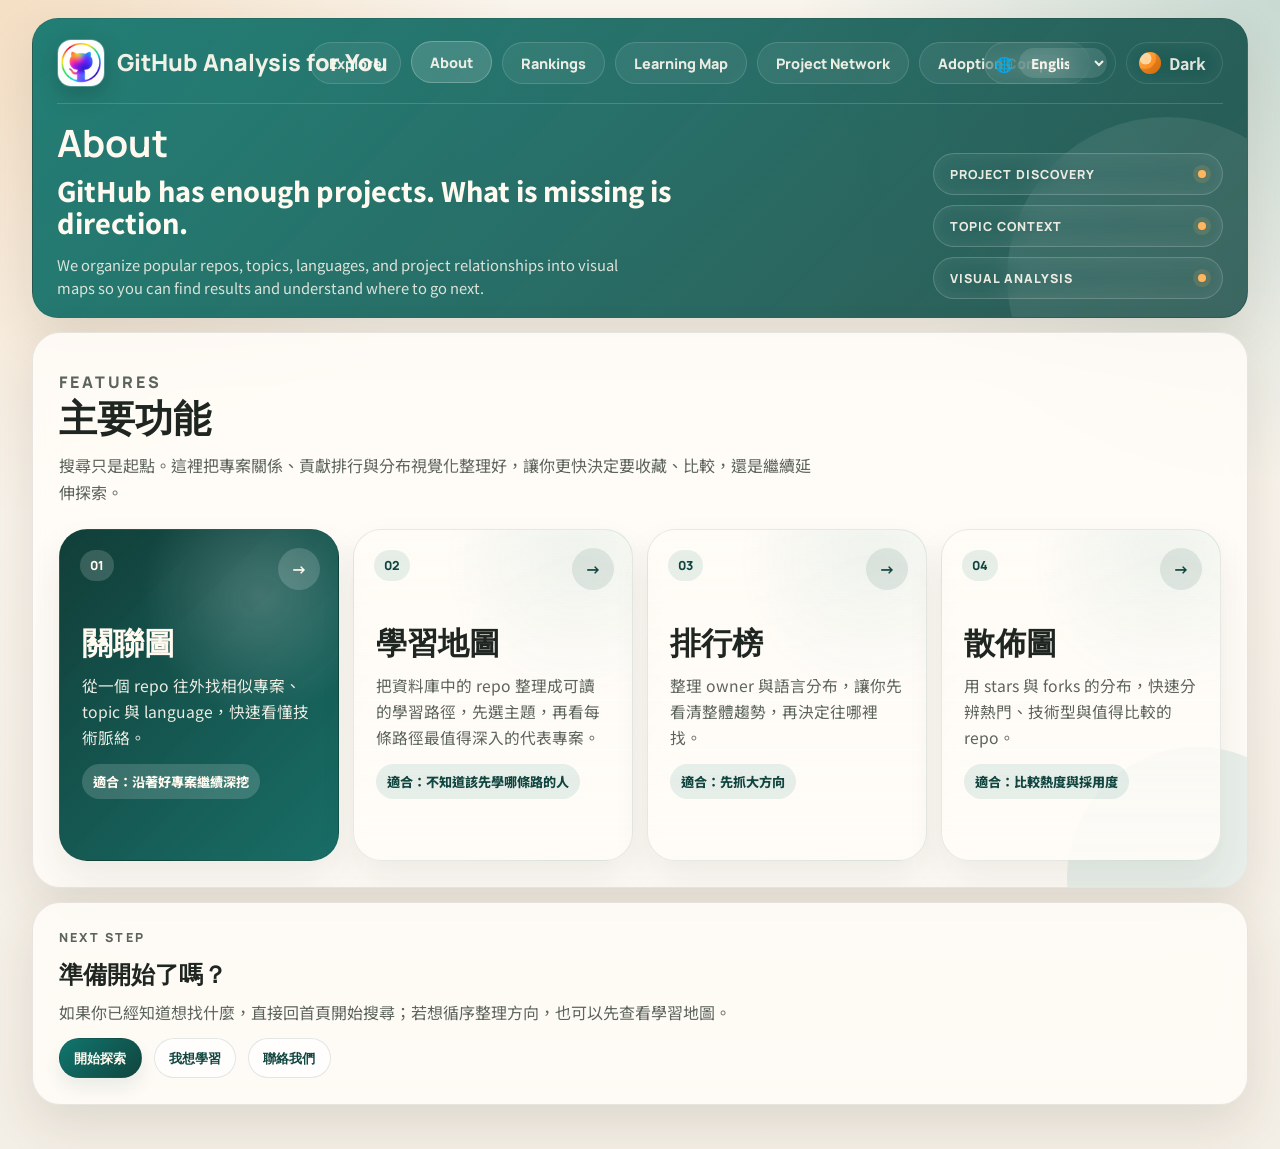
==== about.html @ 2061a156 "feat: add multilingual support with language switcher and translations - Implemented language switch" ====
<!DOCTYPE html>
<html lang="zh-Hant">
  <head>
    <meta charset="UTF-8" />
    <meta name="viewport" content="width=device-width, initial-scale=1.0" />
    <!-- Google Tag Manager -->
    <script>
      (function (w, d, s, l, i) {
        w[l] = w[l] || [];
        w[l].push({ "gtm.start": new Date().getTime(), event: "gtm.js" });
        var f = d.getElementsByTagName(s)[0],
          j = d.createElement(s),
          dl = l != "dataLayer" ? "&l=" + l : "";
        j.async = true;
        j.src = "https://www.googletagmanager.com/gtm.js?id=" + i + dl;
        f.parentNode.insertBefore(j, f);
      })(window, document, "script", "dataLayer", "GTM-TKR6Z4LD");
    </script>
    <!-- End Google Tag Manager -->
    <script async src="https://www.googletagmanager.com/gtag/js?id=G-87LQB5DWWX"></script>
    <script>
      window.dataLayer = window.dataLayer || [];
      function gtag() {
        dataLayer.push(arguments);
      }
      gtag("js", new Date());
      gtag("config", "G-87LQB5DWWX");
    </script>
    <title>About | GitHub Analysis for You</title>
    <meta
      name="description"
      content="了解 GitHub Analysis for You 為什麼存在、怎麼使用，以及首頁搜尋、關聯圖、統計分析三個頁面如何搭配。"
    />
    <meta name="robots" content="noindex, follow" />
    <link rel="canonical" href="https://gitub-analysis-for-you.onrender.com/about.html" />
    <link rel="alternate" hreflang="zh-Hant" href="https://gitub-analysis-for-you.onrender.com/about.html" />
    <link rel="alternate" hreflang="en" href="https://gitub-analysis-for-you.onrender.com/en/about.html" />
    <link rel="alternate" hreflang="ja" href="https://gitub-analysis-for-you.onrender.com/ja/about.html" />
    <link rel="alternate" hreflang="x-default" href="https://gitub-analysis-for-you.onrender.com/about.html" />
    <meta property="og:type" content="article" />
    <meta property="og:title" content="About | GitHub Analysis for You" />
    <meta
      property="og:description"
      content="Learn how GitHub Analysis for You curates repositories and visualizes GitHub data through rankings, network graphs, and scatter plots."
    />
    <meta property="og:url" content="https://gitub-analysis-for-you.onrender.com/about.html" />
    <meta property="og:image" content="https://gitub-analysis-for-you.onrender.com/assets/title_icon.jpg" />
    <meta name="twitter:card" content="summary_large_image" />
    <meta name="twitter:title" content="About | GitHub Analysis for You" />
    <meta
      name="twitter:description"
      content="Learn how GitHub Analysis for You curates repositories and visualizes GitHub data through rankings, network graphs, and scatter plots."
    />
    <meta name="twitter:image" content="https://gitub-analysis-for-you.onrender.com/assets/title_icon.jpg" />
    <script type="application/ld+json">
      {
        "@context": "https://schema.org",
        "@type": "BreadcrumbList",
        "itemListElement": [
          {
            "@type": "ListItem",
            "position": 1,
            "name": "Home",
            "item": "https://gitub-analysis-for-you.onrender.com/"
          },
          {
            "@type": "ListItem",
            "position": 2,
            "name": "About",
            "item": "https://gitub-analysis-for-you.onrender.com/about.html"
          }
        ]
      }
    </script>
    <link rel="preconnect" href="https://fonts.googleapis.com" />
    <link rel="preconnect" href="https://fonts.gstatic.com" crossorigin />
    <link
      href="https://fonts.googleapis.com/css2?family=Manrope:wght@400;500;700;800&family=Noto+Sans+TC:wght@400;500;700&display=swap"
      rel="stylesheet"
    />
    <link rel="stylesheet" href="./styles.css" />
  </head>
  <body data-clarity-page="about">
    <!-- Google Tag Manager (noscript) -->
    <noscript>
      <iframe
        src="https://www.googletagmanager.com/ns.html?id=GTM-TKR6Z4LD"
        height="0"
        width="0"
        style="display: none; visibility: hidden"
      ></iframe>
    </noscript>
    <!-- End Google Tag Manager (noscript) -->
    <div class="about-page-shell">
      <header class="hero about-hero">
        <div class="hero__content">
          <div class="brand-mark">
            <a class="brand-mark__identity" href="./index.html" aria-label="回到主頁">
              <img src="./assets/title_icon.jpg" alt="GitHub Analysis for You icon" />
              <div>
                <p class="brand-mark__title" aria-label="GitHub Analysis for You">
                  <span class="brand-mark__title-full">GitHub Analysis for You</span>
                  <span class="brand-mark__title-short" aria-hidden="true">
                    <span class="brand-mark__title-letter brand-mark__title-letter--g">G</span>
                    <span class="brand-mark__title-letter brand-mark__title-letter--a">A</span>
                    <span class="brand-mark__title-letter brand-mark__title-letter--y">Y</span>
                  </span>
                </p>
              </div>
            </a>
            <nav class="top-nav top-nav--hero" aria-label="Secondary">
              <a class="top-nav__link" href="./index.html" data-i18n="nav.explore">探索頁</a>
              <a class="top-nav__link" href="./about.html" aria-current="page" data-i18n="nav.about">About</a>
              <a class="top-nav__link" href="./rankings.html" data-i18n="nav.rankings">排行榜</a>
              <a class="top-nav__link" href="./collection-map.html" data-i18n="nav.learningMap">學習地圖</a>
              <a class="top-nav__link" href="./network-graph.html" data-i18n="nav.networkGraph">專案關聯</a>
              <a class="top-nav__link" href="./scatterplot.html" data-i18n="nav.scatterplot">採用比較</a>
            </nav>
            <div class="header-actions">
              <label class="language-switcher" aria-label="Language selector">
                <span class="language-switcher__label" aria-hidden="true">🌐</span>
                <select class="language-switcher__select" id="languageSelect">
                  <option value="zh-Hant">中文</option>
                  <option value="en">English</option>
                  <option value="ja">日本語</option>
                </select>
              </label>
              <button class="theme-toggle theme-toggle--nav" id="themeToggle" type="button" aria-pressed="false">
                <span class="theme-toggle__icon" aria-hidden="true"></span>
                <span class="theme-toggle__label" id="themeToggleLabel" data-i18n="theme.dark">深色</span>
              </button>
            </div>
          </div>
          <div class="about-hero__intro">
            <div class="about-hero__copy">
              <h1 data-i18n="about.hero.title">關於我們</h1>
              <p class="about-hero__statement" data-i18n="about.hero.statement">GitHub 不缺專案，缺的是探索方向。</p>
              <p class="hero__description" data-i18n="about.hero.description">
                我們把熱門 repo、topic、language 與專案關聯整理成可以探索的視覺地圖，讓你不只是找到結果，而是看懂下一步該往哪裡走。
              </p>
            </div>
            <div class="about-hero__tags" aria-label="網站重點">
              <span data-i18n="about.hero.tag.discovery">專案探索</span>
              <span data-i18n="about.hero.tag.topic">主題脈絡</span>
              <span data-i18n="about.hero.tag.visual">視覺分析</span>
            </div>
          </div>
        </div>
      </header>

      <main class="about-layout">
        <section class="results-panel about-panel about-feature-showcase">
          <div class="about-feature-showcase__header">
            <p class="results-header__eyebrow">Features</p>
            <h2>主要功能</h2>
            <p>搜尋只是起點。這裡把專案關係、貢獻排行與分布視覺化整理好，讓你更快決定要收藏、比較，還是繼續延伸探索。</p>
          </div>
          <div class="about-feature-cards about-feature-cards--primary" aria-label="網站功能">
            <a class="about-feature-card about-feature-card--graph" href="./network-graph.html">
              <span class="about-feature-card__index">01</span>
              <strong>關聯圖</strong>
              <p>從一個 repo 往外找相似專案、topic 與 language，快速看懂技術脈絡。</p>
              <em>適合：沿著好專案繼續深挖</em>
            </a>
            <a class="about-feature-card" href="./collection-map.html">
              <span class="about-feature-card__index">02</span>
              <strong>學習地圖</strong>
              <p>把資料庫中的 repo 整理成可讀的學習路徑，先選主題，再看每條路徑最值得深入的代表專案。</p>
              <em>適合：不知道該先學哪條路的人</em>
            </a>
            <a class="about-feature-card" href="./rankings.html">
              <span class="about-feature-card__index">03</span>
              <strong>排行榜</strong>
              <p>整理 owner 與語言分布，讓你先看清整體趨勢，再決定往哪裡找。</p>
              <em>適合：先抓大方向</em>
            </a>
            <a class="about-feature-card" href="./scatterplot.html">
              <span class="about-feature-card__index">04</span>
              <strong>散佈圖</strong>
              <p>用 stars 與 forks 的分布，快速分辨熱門、技術型與值得比較的 repo。</p>
              <em>適合：比較熱度與採用度</em>
            </a>
          </div>
        </section>

        <section class="results-panel about-panel">
          <p class="results-header__eyebrow">Next Step</p>
          <h2>準備開始了嗎？</h2>
          <p>
            如果你已經知道想找什麼，直接回首頁開始搜尋；若想循序整理方向，也可以先查看學習地圖。
          </p>
          <div class="about-cta">
            <a class="feature-link__cta" href="./index.html">開始探索</a>
            <a class="feature-link__cta feature-link__cta--ghost" href="./collection-map.html">我想學習</a>
            <a class="feature-link__cta feature-link__cta--ghost" href="mailto:jasonchiu0916@gmail.com">聯絡我們</a>
          </div>
        </section>
      </main>
    </div>

    <script src="./clarity.js"></script>
    <script src="./language-switcher.js"></script>
    <script src="./about.js"></script>
  </body>
</html>
---- styles.css ----
﻿:root {
  --bg: #f4efe6;
  --bg-accent: #e6dccd;
  --panel: rgba(255, 252, 247, 0.88);
  --panel-strong: #fffaf2;
  --text: #1f2520;
  --muted: #5c645c;
  --line: rgba(31, 37, 32, 0.1);
  --brand: #0f766e;
  --brand-deep: #11453f;
  --warm: #d97706;
  --shadow: 0 18px 50px rgba(55, 42, 24, 0.12);
}

:root[data-theme="dark"] {
  --bg: #0f0906;
  --bg-accent: #1a100b;
  --panel: rgba(22, 14, 10, 0.9);
  --panel-strong: #1c130e;
  --text: #f4dfc8;
  --muted: #c9a784;
  --line: rgba(255, 145, 56, 0.12);
  --brand: #ff8e2b;
  --brand-deep: #ffd3ab;
  --warm: #ff8a1f;
  --shadow: 0 18px 50px rgba(0, 0, 0, 0.35);
}

* {
  box-sizing: border-box;
}

body {
  margin: 0;
  min-height: 100vh;
  font-family: "Noto Sans TC", sans-serif;
  color: var(--text);
  background:
    radial-gradient(circle at top left, rgba(217, 119, 6, 0.18), transparent 30%),
    radial-gradient(circle at top right, rgba(15, 118, 110, 0.22), transparent 28%),
    linear-gradient(180deg, #fbf6ee 0%, var(--bg) 100%);
  transition: background 0.28s ease, color 0.28s ease;
}

:root[data-theme="dark"] body {
  background:
    radial-gradient(circle at top left, rgba(255, 138, 31, 0.16), transparent 26%),
    radial-gradient(circle at top right, rgba(255, 102, 0, 0.12), transparent 24%),
    linear-gradient(180deg, #090604 0%, var(--bg) 100%);
}

.hero,
.search-panel,
.results-panel {
  animation: fade-up 0.7s ease both;
}

.search-panel {
  animation-delay: 0.08s;
}

.results-panel {
  animation-delay: 0.16s;
}

.page-shell {
  width: min(1440px, calc(100% - clamp(32px, 5vw, 96px)));
  margin: 0 auto;
  padding: 18px 0 44px;
}

.hero {
  position: relative;
  overflow: hidden;
  padding: 20px 24px 18px;
  border: 1px solid rgba(17, 69, 63, 0.12);
  border-radius: 26px;
  background:
    linear-gradient(135deg, rgba(15, 118, 110, 0.92), rgba(17, 69, 63, 0.88)),
    linear-gradient(90deg, rgba(255, 255, 255, 0.06), transparent);
  box-shadow: var(--shadow);
  transition: background 0.28s ease, border-color 0.28s ease, box-shadow 0.28s ease;
}

:root[data-theme="dark"] .hero {
  background:
    linear-gradient(135deg, rgba(31, 18, 10, 0.96), rgba(12, 8, 6, 0.98)),
    linear-gradient(90deg, rgba(255, 138, 31, 0.06), transparent);
}

.hero::after {
  content: "";
  position: absolute;
  inset: auto -80px -120px auto;
  width: 320px;
  height: 320px;
  border-radius: 50%;
  background: rgba(255, 255, 255, 0.08);
}

.hero__content {
  position: relative;
  z-index: 1;
  width: 100%;
  max-width: none;
  padding-right: 170px;
}

.hero__content:has(.theme-toggle--nav) {
  padding-right: 0;
}

.theme-toggle {
  position: absolute;
  top: 18px;
  right: 18px;
  z-index: 2;
  display: inline-flex;
  align-items: center;
  gap: 8px;
  min-height: 40px;
  padding: 0 12px 0 10px;
  border: 1px solid rgba(255, 255, 255, 0.12);
  border-radius: 999px;
  background: rgba(255, 255, 255, 0.05);
  color: rgba(255, 249, 239, 0.88);
  font: inherit;
  font-weight: 700;
  cursor: pointer;
  backdrop-filter: blur(12px);
  transition: transform 0.2s ease, background 0.2s ease, border-color 0.2s ease;
}

.theme-toggle:hover,
.theme-toggle:focus-visible {
  transform: translateY(-1px);
  background: rgba(255, 255, 255, 0.14);
  border-color: rgba(255, 255, 255, 0.24);
}

.theme-toggle--nav {
  position: static;
  min-height: 42px;
  justify-self: end;
  align-self: center;
  margin: 0;
  padding: 0 16px 0 12px;
}

.theme-toggle__icon {
  width: 22px;
  height: 22px;
  border-radius: 50%;
  background:
    radial-gradient(circle at 30% 30%, #ffd59f 0 26%, transparent 28%),
    linear-gradient(135deg, #ffad52, #ff7a00);
  box-shadow: inset -5px -5px 0 rgba(66, 28, 0, 0.18);
}

:root[data-theme="dark"] .theme-toggle {
  background: rgba(255, 138, 31, 0.08);
  border-color: rgba(255, 138, 31, 0.18);
  color: #ffd9b4;
}

:root[data-theme="dark"] .theme-toggle__icon {
  background:
    radial-gradient(circle at 60% 40%, #0f0906 0 38%, transparent 40%),
    linear-gradient(135deg, #ff9a3d, #ff6f00);
  box-shadow: inset -3px -3px 0 rgba(0, 0, 0, 0.24);
}

.header-actions {
  display: inline-flex;
  align-items: center;
  justify-self: end;
  gap: 10px;
  min-width: 0;
}

.language-switcher {
  display: inline-flex;
  align-items: center;
  gap: 6px;
  min-height: 42px;
  padding: 0 8px 0 10px;
  border: 1px solid rgba(255, 255, 255, 0.12);
  border-radius: 999px;
  background: rgba(255, 255, 255, 0.05);
  color: rgba(255, 249, 239, 0.88);
  font-weight: 800;
  backdrop-filter: blur(12px);
}

.language-switcher__label {
  display: inline-flex;
  align-items: center;
  justify-content: center;
  width: 18px;
  height: 18px;
  font-size: 0.92rem;
  white-space: nowrap;
}

.language-switcher__select {
  min-height: 30px;
  max-width: 88px;
  border: 0;
  border-radius: 999px;
  background: rgba(255, 255, 255, 0.12);
  color: rgba(255, 249, 239, 0.94);
  font: inherit;
  font-size: 0.84rem;
  font-weight: 800;
  padding: 0 22px 0 8px;
  cursor: pointer;
}

.language-switcher__select option {
  color: #1f2520;
  background: #fffaf4;
}

:root[data-theme="dark"] .language-switcher {
  background: rgba(255, 138, 31, 0.08);
  border-color: rgba(255, 138, 31, 0.18);
  color: #ffd9b4;
}

:root[data-theme="dark"] .language-switcher__select {
  background: rgba(255, 138, 31, 0.12);
  color: #ffe2c0;
}

.brand-mark {
  display: grid;
  grid-template-columns: minmax(340px, 1fr) auto minmax(220px, 1fr);
  align-items: center;
  gap: 18px;
  width: 100%;
  margin-bottom: 18px;
  padding-bottom: 16px;
  border-bottom: 1px solid rgba(255, 255, 255, 0.16);
}

.brand-mark__identity {
  display: flex;
  align-items: center;
  gap: 12px;
  min-width: 0;
  flex: 0 0 auto;
  color: inherit;
  text-decoration: none;
  transition: transform 0.18s ease;
}

.brand-mark__identity:hover,
.brand-mark__identity:focus-visible {
  transform: translateY(-1px);
}

.brand-mark img {
  width: 48px;
  height: 48px;
  object-fit: cover;
  border-radius: 14px;
  border: 1px solid rgba(255, 255, 255, 0.2);
  box-shadow: 0 8px 22px rgba(10, 26, 23, 0.22);
}

.brand-mark__name {
  margin: 4px 0 0;
  color: rgba(255, 249, 239, 0.88);
  font-family: "Manrope", sans-serif;
  font-size: 1rem;
  font-weight: 700;
}

.brand-mark__title {
  margin: 0;
  color: rgba(255, 249, 239, 0.94);
  font-family: "Manrope", sans-serif;
  font-size: clamp(1.06rem, 1.9vw, 1.46rem);
  font-weight: 800;
  line-height: 1.1;
  white-space: nowrap;
}

.brand-mark__title-short {
  display: none;
}

:root[data-theme="dark"] .brand-mark__title-full {
  display: inline;
}

:root[data-theme="dark"] .brand-mark {
  border-bottom-color: rgba(255, 138, 31, 0.16);
}

.top-nav {
  display: inline-flex;
  align-items: center;
  justify-content: center;
  gap: 10px;
  min-width: 0;
  flex-wrap: nowrap;
}

.top-nav--hero {
  padding-right: 0;
}

.top-nav__link {
  display: inline-flex;
  align-items: center;
  justify-content: center;
  min-height: 42px;
  padding: 0 18px;
  border: 1px solid rgba(255, 255, 255, 0.14);
  border-radius: 999px;
  background: rgba(255, 255, 255, 0.06);
  color: rgba(255, 249, 239, 0.9);
  font-family: "Manrope", sans-serif;
  font-size: 0.9rem;
  font-weight: 800;
  letter-spacing: 0;
  white-space: nowrap;
  text-decoration: none;
  transition: transform 0.18s ease, background 0.18s ease, border-color 0.18s ease;
}

.top-nav__link:hover,
.top-nav__link:focus-visible,
.top-nav__link[aria-current="page"] {
  transform: translateY(-1px);
  background: rgba(255, 255, 255, 0.14);
  border-color: rgba(255, 255, 255, 0.24);
}

:root[data-theme="dark"] .top-nav__link {
  border-color: rgba(255, 138, 31, 0.18);
  background: rgba(255, 138, 31, 0.08);
  color: #ffd9b4;
}

.results-header__eyebrow {
  margin: 0 0 10px;
  font-family: "Manrope", sans-serif;
  font-size: 0.78rem;
  font-weight: 800;
  letter-spacing: 0.18em;
  text-transform: uppercase;
}

.hero h1,
.results-header h2 {
  margin: 0;
  line-height: 1.1;
}

.hero h1 {
  font-family: "Manrope", sans-serif;
  font-size: clamp(1.5rem, 3vw, 2.35rem);
  color: #fff9ef;
  max-width: 820px;
}

.hero__description {
  margin: 12px 0 0;
  max-width: 780px;
  font-size: 0.92rem;
  line-height: 1.58;
  color: rgba(255, 249, 239, 0.84);
}

.hero-search {
  margin-top: 18px;
  width: 100%;
  max-width: 100%;
}

.hero-search__label {
  display: block;
  margin-bottom: 10px;
  color: #fff9ef;
  font-size: 1rem;
  font-weight: 700;
}

.hero-search__field {
  display: grid;
  grid-template-columns: minmax(0, 1fr) auto;
  gap: 10px;
  width: 100%;
  padding: 10px;
  border: 1px solid rgba(255, 255, 255, 0.14);
  border-radius: 22px;
  background: rgba(255, 252, 247, 0.12);
  backdrop-filter: blur(14px);
  box-shadow: 0 20px 36px rgba(17, 69, 63, 0.14);
  transition: border-color 0.22s ease, box-shadow 0.22s ease, transform 0.22s ease;
}

.hero-search__field:focus-within {
  border-color: rgba(255, 255, 255, 0.28);
  box-shadow: 0 0 0 5px rgba(255, 255, 255, 0.08), 0 20px 36px rgba(17, 69, 63, 0.16);
  transform: translateY(-1px);
}

.hero-search input {
  width: 100%;
  min-width: 0;
  padding: 13px 16px;
  border: 0;
  outline: none;
  background: transparent;
  color: #fff9ef;
  font: inherit;
}

.hero-search input::placeholder {
  color: rgba(255, 249, 239, 0.64);
}

.hero-search__button {
  min-height: 50px;
  padding: 0 18px;
  border: 0;
  border-radius: 16px;
  background: linear-gradient(135deg, #ffd59f, #ff9a3d);
  color: #17352f;
  font: inherit;
  font-weight: 800;
  cursor: pointer;
  transition: transform 0.2s ease, box-shadow 0.2s ease, filter 0.2s ease;
}

.hero-search__button:hover,
.hero-search__button:focus-visible {
  transform: translateY(-1px);
  box-shadow: 0 16px 28px rgba(66, 28, 0, 0.2);
  filter: saturate(1.05);
}

.hero-search__hint {
  margin: 10px 0 0;
  color: rgba(255, 249, 239, 0.76);
  font-size: 0.86rem;
  line-height: 1.5;
}

.hero__stats {
  display: grid;
  grid-template-columns: repeat(3, minmax(0, 1fr));
  gap: 10px;
  margin-top: 14px;
}

.hero-stat {
  padding: 10px 13px;
  border: 1px solid rgba(255, 255, 255, 0.1);
  border-radius: 18px;
  background: rgba(255, 255, 255, 0.06);
  backdrop-filter: blur(10px);
  animation: stat-float 4.8s ease-in-out infinite;
}

.hero-stat__label {
  display: block;
  color: rgba(255, 249, 239, 0.64);
  font-size: 0.76rem;
}

.hero-stat strong {
  display: block;
  margin-top: 4px;
  color: #fff9ef;
  font-family: "Manrope", sans-serif;
  font-size: 1rem;
  font-weight: 800;
}

.hero-stat:nth-child(2) {
  animation-delay: 0.6s;
}

.hero-stat:nth-child(3) {
  animation-delay: 1.2s;
}

.layout {
  display: grid;
  grid-template-columns: minmax(280px, 0.62fr) minmax(0, 1.38fr);
  gap: 14px;
  margin-top: 14px;
}

.feature-nav-shell {
  margin-top: 12px;
  padding: 18px 20px 20px;
  border: 1px solid var(--line);
  border-radius: 24px;
  background:
    linear-gradient(180deg, rgba(255, 252, 247, 0.78), rgba(255, 250, 244, 0.92)),
    var(--panel);
  box-shadow: var(--shadow);
  backdrop-filter: blur(12px);
}

.feature-nav-shell__header {
  margin-bottom: 14px;
}

.feature-nav-shell__header .results-header__description {
  max-width: 620px;
}

.feature-nav {
  display: grid;
  grid-template-columns: repeat(4, minmax(0, 1fr));
  gap: 14px;
  margin-top: 0;
}

.feature-link {
  position: relative;
  display: grid;
  align-content: space-between;
  gap: 0;
  min-height: 182px;
  padding: 18px 20px;
  border: 1px solid var(--line);
  border-radius: 20px;
  overflow: hidden;
  background:
    linear-gradient(135deg, rgba(15, 118, 110, 0.11), rgba(255, 255, 255, 0.94)),
    var(--panel);
  box-shadow: var(--shadow);
  color: inherit;
  text-decoration: none;
  transition: transform 0.22s ease, box-shadow 0.22s ease, border-color 0.22s ease;
}

.feature-link::after {
  content: "";
  position: absolute;
  inset: auto -24px -60px auto;
  width: 180px;
  height: 180px;
  border-radius: 50%;
  background: rgba(15, 118, 110, 0.08);
}

.feature-link:hover,
.feature-link:focus-visible {
  transform: translateY(-3px);
  border-color: rgba(15, 118, 110, 0.22);
  box-shadow: 0 16px 36px rgba(31, 37, 32, 0.1);
}

.feature-link__header {
  display: flex;
  align-items: center;
  justify-content: space-between;
  gap: 12px;
}

.feature-link__header {
  margin-top: 4px;
  min-height: 50px;
  align-items: flex-start;
}

.feature-link__eyebrow {
  margin: 0 0 6px;
  color: var(--warm);
  font-family: "Manrope", sans-serif;
  font-size: 0.72rem;
  font-weight: 800;
  letter-spacing: 0.12em;
  text-transform: uppercase;
}

.feature-link h2 {
  margin: 0;
  display: flex;
  align-items: flex-start;
  font-family: "Manrope", sans-serif;
  font-size: 1.1rem;
  line-height: 1.15;
}

.feature-link > p {
  margin: 10px 0 0;
  color: var(--muted);
  font-size: 0.88rem;
  line-height: 1.55;
}

.feature-link__action {
  display: inline-flex;
  align-items: center;
  justify-content: center;
  justify-self: start;
  min-height: 36px;
  margin-top: 16px;
  padding: 0 14px;
  border-radius: 999px;
  background: rgba(255, 249, 239, 0.14);
  color: #fff9ef;
  font-size: 0.84rem;
  font-weight: 800;
}

.feature-link--primary h2 {
  font-size: 1.52rem;
}

.feature-link--primary {
  grid-column: span 2;
  min-height: 208px;
  background:
    linear-gradient(135deg, rgba(17, 69, 63, 0.96), rgba(15, 118, 110, 0.9)),
    var(--brand-deep);
  border-color: rgba(255, 255, 255, 0.16);
  color: #fff9ef;
}

.feature-link--primary .feature-link__eyebrow,
.feature-link--primary > p {
  color: rgba(255, 249, 239, 0.82);
}

.feature-link--primary::after {
  background: rgba(255, 182, 92, 0.14);
}

.feature-link--primary:hover,
.feature-link--primary:focus-visible {
  border-color: rgba(255, 182, 92, 0.36);
  box-shadow: 0 18px 42px rgba(17, 69, 63, 0.2);
}

.feature-link__cta {
  display: inline-flex;
  align-items: center;
  justify-content: center;
  min-height: 40px;
  padding: 0 14px;
  border-radius: 999px;
  border: 1px solid rgba(17, 69, 63, 0.12);
  background: linear-gradient(135deg, var(--brand), var(--brand-deep));
  color: #fff9ef;
  font-family: "Manrope", sans-serif;
  font-size: 0.84rem;
  font-weight: 800;
  letter-spacing: 0.01em;
  white-space: nowrap;
  box-shadow: 0 10px 18px rgba(17, 69, 63, 0.08);
}

.feature-link--tertiary {
  background:
    linear-gradient(135deg, rgba(15, 118, 110, 0.11), rgba(255, 255, 255, 0.94)),
    var(--panel);
}

.feature-link--tertiary h2 {
  font-size: 1.18rem;
}

.feature-link__cta--ghost {
  background: rgba(255, 255, 255, 0.72);
  color: var(--brand-deep);
  box-shadow: none;
}

.feature-link:hover .feature-link__cta--ghost,
.feature-link:focus-visible .feature-link__cta--ghost {
  background: rgba(255, 255, 255, 0.92);
}

.about-page-shell {
  width: min(1440px, calc(100% - clamp(32px, 5vw, 96px)));
  margin: 0 auto;
  padding: 18px 0 44px;
}

.about-layout {
  display: grid;
  gap: 14px;
  margin-top: 14px;
}

.about-hero {
  min-height: 0;
}

.about-hero__intro {
  display: grid;
  grid-template-columns: minmax(0, 640px) minmax(220px, 1fr);
  gap: 28px;
  align-items: end;
  margin-top: 18px;
}

.about-hero__copy {
  max-width: 640px;
}

.about-hero__statement {
  margin: 12px 0 0;
  max-width: 640px;
  font-size: clamp(1.28rem, 2.1vw, 1.95rem);
  line-height: 1.18;
  font-weight: 800;
  color: #fff9ef;
}

.about-hero .hero__description {
  max-width: 600px;
  margin-top: 14px;
}

.about-hero__tags {
  display: grid;
  justify-self: end;
  width: min(100%, 290px);
  gap: 10px;
}

.about-hero__tags span {
  display: flex;
  justify-content: space-between;
  align-items: center;
  min-height: 42px;
  padding: 0 16px;
  border: 1px solid rgba(255, 255, 255, 0.18);
  border-radius: 999px;
  background: rgba(255, 255, 255, 0.1);
  color: rgba(255, 249, 239, 0.9);
  font-family: "Manrope", sans-serif;
  font-size: 0.78rem;
  font-weight: 800;
  letter-spacing: 0.08em;
  text-transform: uppercase;
  backdrop-filter: blur(12px);
}

.about-hero__tags span::after {
  content: "";
  width: 8px;
  height: 8px;
  border-radius: 999px;
  background: #ffb65c;
  box-shadow: 0 0 0 5px rgba(255, 182, 92, 0.14);
}

.about-lead {
  display: grid;
  gap: 18px;
  margin-top: 18px;
}

.about-lead__panel,
.about-lead__quote {
  padding: 18px 20px;
  border: 1px solid rgba(255, 255, 255, 0.12);
  border-radius: 22px;
  background: rgba(255, 252, 247, 0.1);
  backdrop-filter: blur(12px);
}

.about-lead__panel p,
.about-lead__quote p {
  margin: 0;
  color: rgba(255, 249, 239, 0.9);
  line-height: 1.7;
}

.about-lead__panel strong {
  display: block;
  margin-bottom: 10px;
  color: #fff9ef;
  font-family: "Manrope", sans-serif;
  font-size: 0.86rem;
  letter-spacing: 0.08em;
  text-transform: uppercase;
}

.about-lead__quote {
  position: relative;
  overflow: hidden;
}

.about-lead__quote::after {
  content: "";
  position: absolute;
  inset: auto -30px -42px auto;
  width: 120px;
  height: 120px;
  border-radius: 50%;
  background: rgba(255, 255, 255, 0.08);
}

.about-grid {
  display: grid;
  grid-template-columns: repeat(2, minmax(0, 1fr));
  gap: 14px;
}

.about-panel {
  display: grid;
  gap: 12px;
}

.about-panel h2,
.about-panel h3 {
  margin: 0;
  font-family: "Manrope", sans-serif;
  line-height: 1.14;
}

.about-panel h2 {
  font-size: 1.5rem;
}

.about-panel h3 {
  font-size: 1.08rem;
}

.about-panel p,
.about-panel li {
  color: var(--muted);
  line-height: 1.7;
}

.about-panel p,
.about-panel ol,
.about-panel ul {
  margin: 0;
}

.about-steps {
  padding-left: 1.25rem;
  display: grid;
  gap: 10px;
}

.about-values {
  display: grid;
  grid-template-columns: repeat(3, minmax(0, 1fr));
  gap: 10px;
}

.about-principles {
  position: relative;
  overflow: hidden;
  grid-template-columns: minmax(280px, 0.88fr) minmax(0, 1.4fr);
  align-items: stretch;
  gap: 18px;
  padding: 28px;
  background:
    radial-gradient(circle at 8% 18%, rgba(15, 118, 110, 0.16), transparent 34%),
    radial-gradient(circle at 92% 78%, rgba(217, 119, 6, 0.14), transparent 30%),
    linear-gradient(135deg, rgba(255, 252, 247, 0.96), rgba(244, 239, 230, 0.9));
}

.about-principles::after {
  content: "";
  position: absolute;
  right: -44px;
  top: -54px;
  width: 170px;
  height: 170px;
  border-radius: 50%;
  background: rgba(15, 118, 110, 0.1);
}

.about-principles__intro {
  position: relative;
  z-index: 1;
  display: grid;
  align-content: center;
  gap: 12px;
  min-height: 240px;
  padding: 24px;
  border-radius: 24px;
  background: linear-gradient(135deg, rgba(17, 69, 63, 0.94), rgba(15, 118, 110, 0.86));
  color: #fff9ef;
  box-shadow: 0 18px 42px rgba(17, 69, 63, 0.16);
}

.about-principles__intro .results-header__eyebrow,
.about-principles__intro p {
  color: rgba(255, 249, 239, 0.86);
}

.about-principles__intro h2 {
  color: #fff9ef;
  font-size: clamp(1.8rem, 3vw, 2.7rem);
}

.about-principles__stack {
  position: relative;
  z-index: 1;
  display: grid;
  grid-template-columns: repeat(3, minmax(0, 1fr));
  gap: 12px;
}

.about-principle-card {
  display: grid;
  align-content: space-between;
  min-height: 240px;
  padding: 20px;
  border: 1px solid rgba(17, 69, 63, 0.1);
  border-radius: 24px;
  background: rgba(255, 252, 247, 0.76);
  box-shadow: 0 16px 32px rgba(55, 42, 24, 0.08);
}

.about-principle-card span {
  width: fit-content;
  padding: 7px 10px;
  border-radius: 999px;
  background: rgba(15, 118, 110, 0.1);
  color: var(--brand-deep);
  font-family: "Manrope", sans-serif;
  font-size: 0.76rem;
  font-weight: 800;
}

.about-principle-card strong {
  display: block;
  margin-top: 26px;
  color: var(--text);
  font-family: "Manrope", sans-serif;
  font-size: 1.18rem;
}

.about-principle-card p {
  margin-top: 12px;
}

:root[data-theme="dark"] .about-principles {
  background:
    radial-gradient(circle at 8% 18%, rgba(255, 138, 31, 0.14), transparent 34%),
    radial-gradient(circle at 92% 78%, rgba(15, 118, 110, 0.16), transparent 30%),
    linear-gradient(135deg, rgba(22, 14, 10, 0.94), rgba(15, 9, 6, 0.9));
}

:root[data-theme="dark"] .about-principles__intro {
  background: linear-gradient(135deg, rgba(17, 69, 63, 0.92), rgba(12, 8, 6, 0.96));
  border: 1px solid rgba(255, 138, 31, 0.14);
}

:root[data-theme="dark"] .about-principle-card {
  background: rgba(255, 138, 31, 0.04);
  border-color: rgba(255, 138, 31, 0.14);
}

:root[data-theme="dark"] .about-principle-card span {
  background: rgba(255, 138, 31, 0.12);
  color: #ffd9b4;
}

.about-feature-showcase {
  position: relative;
  overflow: hidden;
  gap: 22px;
  padding: 30px;
  background:
    radial-gradient(circle at 12% 4%, rgba(15, 118, 110, 0.18), transparent 32%),
    radial-gradient(circle at 88% 18%, rgba(217, 119, 6, 0.16), transparent 26%),
    linear-gradient(135deg, rgba(255, 252, 247, 0.98), rgba(246, 239, 228, 0.92));
}

.about-feature-showcase::before {
  content: "";
  position: absolute;
  inset: auto -80px -120px auto;
  width: 260px;
  height: 260px;
  border-radius: 50%;
  background: rgba(15, 118, 110, 0.09);
}

.about-feature-showcase__header {
  position: relative;
  z-index: 1;
  max-width: 760px;
}

.about-feature-showcase__header h2 {
  font-size: clamp(1.8rem, 3vw, 3rem);
}

.about-feature-showcase__header p {
  margin-top: 12px;
  font-size: 1rem;
}

.about-feature-cards {
  position: relative;
  z-index: 1;
  display: grid;
  grid-template-columns: 1.18fr 0.91fr 0.91fr;
  gap: 14px;
}

.about-feature-cards--primary {
  grid-template-columns: repeat(4, minmax(0, 1fr));
}

.about-feature-card {
  position: relative;
  display: grid;
  align-content: end;
  min-height: 280px;
  padding: 22px;
  overflow: hidden;
  border: 1px solid rgba(17, 69, 63, 0.1);
  border-radius: 28px;
  background:
    linear-gradient(180deg, rgba(255, 252, 247, 0.5), rgba(255, 252, 247, 0.92)),
    radial-gradient(circle at 80% 10%, rgba(15, 118, 110, 0.14), transparent 36%);
  color: inherit;
  text-decoration: none;
  box-shadow: 0 18px 36px rgba(55, 42, 24, 0.08);
  transition: transform 0.22s ease, box-shadow 0.22s ease, border-color 0.22s ease;
}

.about-feature-cards--primary .about-feature-card {
  align-content: start;
  align-items: start;
  gap: 14px;
  min-height: 332px;
  padding-top: 96px;
}

.about-feature-card::after {
  content: "→";
  position: absolute;
  top: 18px;
  right: 18px;
  display: grid;
  place-items: center;
  width: 42px;
  height: 42px;
  border-radius: 50%;
  background: rgba(17, 69, 63, 0.1);
  color: var(--brand-deep);
  font-family: "Manrope", sans-serif;
  font-weight: 800;
}

.about-feature-card:hover,
.about-feature-card:focus-visible {
  transform: translateY(-4px);
  border-color: rgba(15, 118, 110, 0.24);
  box-shadow: 0 24px 52px rgba(55, 42, 24, 0.14);
}

.about-feature-card--graph {
  background:
    radial-gradient(circle at 72% 20%, rgba(255, 255, 255, 0.2), transparent 36%),
    linear-gradient(135deg, rgba(13, 58, 53, 0.98), rgba(10, 102, 94, 0.94));
  color: #fff9ef;
}

.about-feature-card--graph::after {
  background: rgba(255, 255, 255, 0.16);
  color: #fff9ef;
}

.about-feature-card__index {
  position: absolute;
  top: 20px;
  left: 20px;
  padding: 7px 10px;
  border-radius: 999px;
  background: rgba(15, 118, 110, 0.1);
  color: var(--brand-deep);
  font-family: "Manrope", sans-serif;
  font-size: 0.78rem;
  font-weight: 800;
}

.about-feature-card--graph .about-feature-card__index {
  background: rgba(255, 255, 255, 0.16);
  color: #fff9ef;
}

.about-feature-card--graph p {
  color: rgba(255, 249, 239, 0.92);
}

.about-feature-card strong {
  display: block;
  margin-bottom: 12px;
  font-family: "Manrope", sans-serif;
  font-size: clamp(1.45rem, 2.4vw, 2.3rem);
  line-height: 1;
}

.about-feature-cards--primary .about-feature-card strong {
  margin-bottom: 0;
  line-height: 1.08;
}

.about-feature-card p {
  margin: 0;
}

.about-feature-cards--primary .about-feature-card p {
  font-size: 0.98rem;
  line-height: 1.65;
}

.about-feature-card em {
  display: inline-flex;
  width: fit-content;
  margin-top: 16px;
  padding: 8px 11px;
  border-radius: 999px;
  background: rgba(15, 118, 110, 0.1);
  color: var(--brand-deep);
  font-style: normal;
  font-size: 0.82rem;
  font-weight: 800;
}

.about-feature-cards--primary .about-feature-card em {
  margin-top: auto;
  max-width: 100%;
  line-height: 1.45;
  white-space: normal;
}

.about-feature-card--graph em {
  background: rgba(255, 255, 255, 0.16);
  color: #fff9ef;
}

:root[data-theme="dark"] .about-feature-showcase {
  background:
    radial-gradient(circle at 12% 4%, rgba(255, 138, 31, 0.13), transparent 32%),
    radial-gradient(circle at 88% 18%, rgba(15, 118, 110, 0.16), transparent 26%),
    linear-gradient(135deg, rgba(22, 14, 10, 0.96), rgba(15, 9, 6, 0.92));
}

:root[data-theme="dark"] .about-feature-card {
  background:
    linear-gradient(180deg, rgba(255, 138, 31, 0.06), rgba(18, 12, 8, 0.92)),
    radial-gradient(circle at 80% 10%, rgba(255, 138, 31, 0.1), transparent 36%);
  border-color: rgba(255, 138, 31, 0.14);
}

:root[data-theme="dark"] .about-feature-card--graph {
  background:
    radial-gradient(circle at 72% 20%, rgba(255, 138, 31, 0.12), transparent 36%),
    linear-gradient(135deg, rgba(17, 69, 63, 0.92), rgba(12, 8, 6, 0.96));
}

:root[data-theme="dark"] .about-feature-card__index,
:root[data-theme="dark"] .about-feature-card em,
:root[data-theme="dark"] .about-feature-card::after {
  background: rgba(255, 138, 31, 0.12);
  color: #ffd9b4;
}

.about-value {
  padding: 14px;
  border: 1px solid rgba(17, 69, 63, 0.08);
  border-radius: 18px;
  background: var(--panel-strong);
}

.about-value strong {
  display: block;
  margin-bottom: 8px;
  font-family: "Manrope", sans-serif;
  font-size: 0.95rem;
}

.about-guides {
  display: grid;
  grid-template-columns: repeat(3, minmax(0, 1fr));
  gap: 12px;
}

.about-guide {
  display: grid;
  gap: 10px;
  padding: 16px;
  border: 1px solid rgba(17, 69, 63, 0.1);
  border-radius: 20px;
  background: linear-gradient(180deg, rgba(255, 255, 255, 0.88), rgba(249, 244, 236, 0.92));
}

.about-guide__eyebrow {
  color: var(--warm);
  font-family: "Manrope", sans-serif;
  font-size: 0.72rem;
  font-weight: 800;
  letter-spacing: 0.12em;
  text-transform: uppercase;
}

.about-cta {
  display: flex;
  flex-wrap: wrap;
  gap: 12px;
}

.about-cta .feature-link__cta {
  text-decoration: none;
}

.search-panel,
.results-panel {
  border: 1px solid var(--line);
  border-radius: 28px;
  background: var(--panel);
  box-shadow: var(--shadow);
  backdrop-filter: blur(12px);
  transition: background 0.28s ease, border-color 0.28s ease, box-shadow 0.28s ease;
}

.search-panel {
  padding: 22px;
  align-self: start;
  position: sticky;
  top: 20px;
  max-height: calc(100vh - 40px);
  overflow-y: auto;
  scrollbar-gutter: stable;
}

.search-box__label,
.filter-group__label,
.sort-group label {
  display: block;
  margin-bottom: 10px;
  font-size: 0.95rem;
  font-weight: 700;
}

.search-box__hint {
  margin: 0 0 12px;
  color: var(--muted);
  font-size: 0.88rem;
  line-height: 1.6;
}

.search-box__field {
  border: 1px solid rgba(17, 69, 63, 0.18);
  border-radius: 18px;
  background: #fffdfa;
  transition: border-color 0.22s ease, box-shadow 0.22s ease, transform 0.22s ease;
}

:root[data-theme="dark"] .search-box__field,
:root[data-theme="dark"] .view-switch,
:root[data-theme="dark"] .card__link {
  background: rgba(255, 138, 31, 0.04);
  border-color: rgba(255, 138, 31, 0.14);
  color: var(--text);
}

:root[data-theme="dark"] .search-box__field:focus-within {
  border-color: rgba(255, 138, 31, 0.42);
  box-shadow: 0 0 0 5px rgba(255, 138, 31, 0.1);
}

.search-box input,
.sort-group select {
  width: 100%;
  border: 0;
  outline: none;
  background: transparent;
  font: inherit;
}

.search-box input {
  padding: 16px 18px;
}

.search-box__field:focus-within {
  border-color: rgba(15, 118, 110, 0.42);
  box-shadow: 0 0 0 5px rgba(15, 118, 110, 0.08);
  transform: translateY(-1px);
}

.toolbar {
  display: grid;
  gap: 20px;
  margin-top: 20px;
}

.chips {
  display: flex;
  flex-wrap: wrap;
  gap: 10px;
}

.chip {
  padding: 10px 14px;
  border: 1px solid rgba(17, 69, 63, 0.14);
  border-radius: 999px;
  background: rgba(255, 255, 255, 0.74);
  color: var(--brand-deep);
  font: inherit;
  font-size: 0.92rem;
  cursor: pointer;
  transition:
    transform 0.2s ease,
    background 0.2s ease,
    color 0.2s ease,
    border-color 0.2s ease,
    box-shadow 0.2s ease;
}

.chip:hover,
.chip:focus-visible {
  transform: translateY(-1px);
  border-color: rgba(15, 118, 110, 0.24);
  box-shadow: 0 10px 20px rgba(17, 69, 63, 0.08);
}

.chip.is-active {
  background: var(--brand);
  color: #f4fffc;
}

.chip--ghost {
  background: transparent;
  border-style: dashed;
}

:root[data-theme="dark"] .chip {
  background: rgba(255, 138, 31, 0.04);
  border-color: rgba(255, 138, 31, 0.12);
  color: #ffd6b1;
}

:root[data-theme="dark"] .chip--ghost {
  background: transparent;
}

:root[data-theme="dark"] .chip.is-active {
  background: var(--warm);
  color: #130b06;
}

:root[data-theme="dark"] .chip:hover,
:root[data-theme="dark"] .chip:focus-visible,
:root[data-theme="dark"] .view-switch:hover,
:root[data-theme="dark"] .view-switch:focus-visible,
:root[data-theme="dark"] .card__link:hover,
:root[data-theme="dark"] .card__link:focus-visible {
  border-color: rgba(255, 138, 31, 0.24);
  box-shadow: 0 10px 20px rgba(0, 0, 0, 0.22);
}

.chips--soft .chip.is-active {
  background: var(--warm);
  color: #fff9ef;
}

:root[data-theme="dark"] .chips--soft .chip.is-active {
  color: #130b06;
}

.sort-group select {
  width: 100%;
  padding: 18px 54px 18px 36px;
  border: 1px solid rgba(17, 69, 63, 0.16);
  border-radius: 22px;
  background: transparent;
  color: var(--text);
  appearance: none;
  -webkit-appearance: none;
  -moz-appearance: none;
  cursor: pointer;
  transition: border-color 0.22s ease, box-shadow 0.22s ease, transform 0.22s ease;
}

.sort-select-wrap {
  position: relative;
  border-radius: 22px;
  background: #fffdfa;
  box-shadow: inset 0 1px 0 rgba(255, 255, 255, 0.6);
  transition: transform 0.22s ease, box-shadow 0.22s ease;
}

.sort-select-wrap::before {
  content: "";
  position: absolute;
  top: 50%;
  left: 14px;
  transform: translateY(-50%);
  color: #d97706;
  font-size: 0.92rem;
  font-weight: 800;
  line-height: 1;
  pointer-events: none;
}

.sort-select-wrap[data-sort="stars"]::before {
  content: "\2605";
}

.sort-select-wrap[data-sort="forks"]::before {
  content: "\2442";
}

.sort-select-wrap[data-sort="watchers"]::before {
  content: "\25C9";
}

.sort-select-wrap[data-sort="updated_at"]::before {
  content: "\21BB";
}

.sort-select-wrap[data-sort="title"]::before {
  content: "A";
  font-size: 0.82rem;
  letter-spacing: 0.04em;
}

.sort-select-wrap:hover {
  transform: translateY(-1px);
}

.sort-select-wrap:focus-within {
  box-shadow: 0 0 0 5px rgba(15, 118, 110, 0.08);
}

.sort-select-wrap:focus-within .sort-group select {
  border-color: rgba(15, 118, 110, 0.4);
}

.sort-select-wrap__arrow {
  position: absolute;
  top: 50%;
  right: 22px;
  width: 11px;
  height: 11px;
  border-right: 2px solid var(--text);
  border-bottom: 2px solid var(--text);
  transform: translateY(-65%) rotate(45deg);
  pointer-events: none;
  opacity: 0.9;
}

.sort-group select option {
  color: #1f2520;
  background: #fffdfa;
}

:root[data-theme="dark"] .sort-select-wrap {
  background: rgba(255, 138, 31, 0.04);
  box-shadow: inset 0 1px 0 rgba(255, 181, 113, 0.06);
}

:root[data-theme="dark"] .sort-select-wrap::before {
  color: #ffb15b;
}

:root[data-theme="dark"] .sort-group select {
  background: transparent;
  border-color: rgba(255, 138, 31, 0.14);
  color: var(--text);
}

:root[data-theme="dark"] .sort-select-wrap__arrow {
  border-right-color: #ffd8b1;
  border-bottom-color: #ffd8b1;
}

:root[data-theme="dark"] .sort-select-wrap:focus-within {
  box-shadow: 0 0 0 5px rgba(255, 138, 31, 0.1);
}

:root[data-theme="dark"] .sort-select-wrap:focus-within .sort-group select {
  border-color: rgba(255, 138, 31, 0.38);
}

:root[data-theme="dark"] .sort-group select option {
  color: #fff1de;
  background: #1a110b;
}

:root[data-theme="dark"] .sort-group select {
  color-scheme: dark;
}

.results-panel {
  padding: 24px 26px 26px;
}

.results-header {
  display: flex;
  justify-content: space-between;
  align-items: flex-start;
  gap: 16px;
}

.results-header__eyebrow {
  color: var(--warm);
}

.results-header__description {
  margin: 10px 0 0;
  max-width: 560px;
  color: var(--muted);
  line-height: 1.7;
}

.results-actions {
  display: flex;
  flex-direction: column;
  align-items: end;
  gap: 8px;
  min-width: 228px;
}

.results-toolbar {
  display: flex;
  flex-direction: column;
  align-items: stretch;
  justify-content: end;
  gap: 6px;
  width: 156px;
  padding: 0;
}

.sort-group--inline {
  width: 100%;
  min-width: 0;
}

.sort-group--inline select {
  padding: 10px 38px 10px 32px;
  border-radius: 16px;
  font-size: 0.86rem;
  min-height: 40px;
}

.sort-group--inline .sort-select-wrap {
  width: 100%;
  border-radius: 16px;
}

.sort-group--inline .sort-select-wrap__arrow {
  right: 16px;
  width: 9px;
  height: 9px;
}

.view-switch-wrap {
  position: relative;
  width: 100%;
}

.view-switch {
  display: inline-flex;
  align-items: center;
  justify-content: space-between;
  gap: 10px;
  min-height: 40px;
  width: 100%;
  padding: 0 12px;
  border: 1px solid rgba(17, 69, 63, 0.14);
  border-radius: 14px;
  background: #fffdfa;
  color: var(--text);
  font: inherit;
  cursor: pointer;
  transition: transform 0.2s ease, box-shadow 0.2s ease, border-color 0.2s ease;
}

.view-switch:hover,
.view-switch:focus-visible {
  transform: translateY(-1px);
  border-color: rgba(15, 118, 110, 0.22);
  box-shadow: 0 12px 24px rgba(31, 37, 32, 0.08);
}

.view-switch__icon {
  display: inline-flex;
  flex-direction: column;
  gap: 3px;
}

.view-switch__icon span {
  display: block;
  width: 16px;
  height: 2px;
  border-radius: 999px;
  background: var(--muted);
}

.view-switch__label {
  color: var(--text);
  font-weight: 700;
  flex: 1;
  text-align: left;
}

.view-switch__arrow {
  width: 8px;
  height: 8px;
  border-right: 1.8px solid var(--muted);
  border-bottom: 1.8px solid var(--muted);
  transform: rotate(45deg) translateY(-1px);
  margin-left: 2px;
}

.view-menu {
  position: absolute;
  top: calc(100% + 8px);
  left: 0;
  min-width: 160px;
  padding: 8px;
  border: 1px solid rgba(17, 69, 63, 0.12);
  border-radius: 16px;
  background: rgba(255, 252, 247, 0.98);
  box-shadow: 0 18px 38px rgba(31, 37, 32, 0.12);
  backdrop-filter: blur(12px);
  z-index: 20;
}

:root[data-theme="dark"] .view-menu {
  background: rgba(18, 12, 8, 0.98);
  border-color: rgba(255, 138, 31, 0.14);
}

.view-menu__item {
  width: 100%;
  padding: 11px 12px;
  border: 0;
  border-radius: 12px;
  background: transparent;
  color: var(--text);
  text-align: left;
  font: inherit;
  cursor: pointer;
}

.view-menu__item:hover,
.view-menu__item.is-active {
  background: rgba(15, 118, 110, 0.1);
  color: var(--brand-deep);
}

:root[data-theme="dark"] .view-menu__item:hover,
:root[data-theme="dark"] .view-menu__item.is-active {
  background: rgba(255, 138, 31, 0.14);
  color: #ffd6b1;
}

.results-count {
  margin: 0;
  color: var(--muted);
  font-size: 0.82rem;
  line-height: 1.2;
  width: 156px;
  padding-right: 2px;
  text-align: right;
}

.project-grid {
  display: grid;
  grid-template-columns: repeat(2, minmax(0, 1fr));
  gap: 18px;
  transition: opacity 0.22s ease, transform 0.22s ease;
}

.project-grid.is-switching {
  opacity: 0.72;
  transform: translateY(8px);
}

.pagination {
  display: grid;
  gap: 12px;
  margin-top: 24px;
}

.pagination__summary {
  display: flex;
  flex-wrap: wrap;
  align-items: center;
  justify-content: center;
  gap: 10px;
}

.pagination__pages {
  display: flex;
  flex-wrap: wrap;
  align-items: center;
  justify-content: center;
  gap: 8px;
}

.pagination__button,
.pagination__info,
.pagination__ellipsis {
  min-height: 40px;
  padding: 0 14px;
  border-radius: 999px;
  font: inherit;
  font-size: 0.88rem;
}

.pagination__button {
  border: 1px solid rgba(17, 69, 63, 0.14);
  background: rgba(255, 255, 255, 0.72);
  color: var(--brand-deep);
  cursor: pointer;
  transition: transform 0.18s ease, box-shadow 0.18s ease, border-color 0.18s ease;
}

.pagination__button:hover,
.pagination__button:focus-visible {
  transform: translateY(-1px);
  border-color: rgba(15, 118, 110, 0.22);
  box-shadow: 0 10px 18px rgba(31, 37, 32, 0.08);
}

.pagination__button.is-active {
  background: var(--brand);
  border-color: var(--brand);
  color: #f4fffc;
}

.pagination__button--nav {
  min-width: 88px;
}

.pagination__button--page {
  min-width: 40px;
  padding: 0 12px;
 }

.pagination__button:disabled {
  cursor: not-allowed;
  opacity: 0.45;
  transform: none;
  box-shadow: none;
}

.pagination__info {
  display: inline-flex;
  align-items: center;
  justify-content: center;
  border: 1px solid rgba(17, 69, 63, 0.08);
  background: rgba(255, 255, 255, 0.54);
  color: var(--muted);
  white-space: nowrap;
}

.pagination__ellipsis {
  display: inline-flex;
  align-items: center;
  justify-content: center;
  color: var(--muted);
}

:root[data-theme="dark"] .pagination__button {
  background: rgba(255, 138, 31, 0.04);
  border-color: rgba(255, 138, 31, 0.14);
  color: #ffd6b1;
}

:root[data-theme="dark"] .pagination__button:hover,
:root[data-theme="dark"] .pagination__button:focus-visible {
  border-color: rgba(255, 138, 31, 0.24);
  box-shadow: 0 10px 18px rgba(0, 0, 0, 0.22);
}

:root[data-theme="dark"] .pagination__button.is-active {
  background: var(--warm);
  border-color: var(--warm);
  color: #140b06;
}

:root[data-theme="dark"] .pagination__info {
  border-color: rgba(255, 138, 31, 0.1);
  background: rgba(255, 138, 31, 0.05);
  color: var(--muted);
}

.project-grid.is-list {
  grid-template-columns: 1fr;
}

.project-grid.is-list .card {
  grid-template-columns: 1fr;
  align-items: start;
}

.project-grid.is-list .card__top,
.project-grid.is-list .metrics,
.project-grid.is-list .card__readme,
.project-grid.is-list .status-row,
.project-grid.is-list .topics,
.project-grid.is-list .card__meta,
.project-grid.is-list .card__links {
  grid-column: 1 / 2;
}

.project-grid.is-list .card__badges {
  margin-top: 0;
  margin-bottom: 2px;
}



.card {
  display: grid;
  gap: 16px;
  padding: 22px;
  border: 1px solid rgba(17, 69, 63, 0.12);
  border-radius: 24px;
  background: linear-gradient(180deg, rgba(255, 255, 255, 0.92), rgba(249, 244, 236, 0.96));
  transition: transform 0.24s ease, box-shadow 0.24s ease;
}

:root[data-theme="dark"] .card {
  background: linear-gradient(180deg, rgba(24, 15, 10, 0.96), rgba(15, 10, 7, 0.98));
  border-color: rgba(255, 138, 31, 0.1);
}

.card:hover {
  transform: translateY(-4px);
  box-shadow: 0 16px 36px rgba(28, 35, 29, 0.12);
}

.card.is-entering {
  animation: card-in 0.45s ease both;
}

.card__top {
  display: flex;
  gap: 14px;
  align-items: start;
}

.card__badges {
  display: flex;
  flex-wrap: wrap;
  justify-content: space-between;
  align-items: flex-start;
  gap: 8px;
}

.card__rank {
  display: inline-flex;
  align-items: center;
  align-self: flex-start;
  gap: 8px;
  width: fit-content;
  min-height: 30px;
  padding: 7px 12px;
  border-radius: 999px;
  background: rgba(17, 69, 63, 0.08);
  color: var(--brand-deep);
  font-size: 0.8rem;
  font-weight: 800;
}

.card__title {
  margin: 0;
  font-family: "Manrope", sans-serif;
  font-size: 1.2rem;
  font-weight: 800;
}

.card__subtitle {
  margin: 6px 0 0;
  color: var(--muted);
  font-size: 0.9rem;
}

.category-tag {
  display: inline-flex;
  align-items: center;
  align-self: flex-start;
  min-height: 30px;
  padding: 7px 10px;
  border-radius: 999px;
  background: rgba(15, 118, 110, 0.12);
  color: var(--brand-deep);
  font-size: 0.8rem;
  font-weight: 700;
}

:root[data-theme="dark"] .category-tag,
:root[data-theme="dark"] .status-pill--good {
  background: rgba(255, 138, 31, 0.14);
  color: #ffd4ac;
}

:root[data-theme="dark"] .card__title {
  color: #fff3e2;
}

:root[data-theme="dark"] .feature-link {
  background:
    linear-gradient(135deg, rgba(255, 138, 31, 0.14), rgba(24, 15, 10, 0.96)),
    linear-gradient(180deg, rgba(24, 15, 10, 0.96), rgba(15, 10, 7, 0.98));
  border-color: rgba(255, 138, 31, 0.1);
}

:root[data-theme="dark"] .feature-nav-shell {
  background:
    linear-gradient(180deg, rgba(22, 14, 10, 0.94), rgba(15, 9, 6, 0.98)),
    var(--panel);
  border-color: rgba(255, 138, 31, 0.12);
}

:root[data-theme="dark"] .feature-link::after {
  background: rgba(255, 138, 31, 0.08);
}

:root[data-theme="dark"] .feature-link__cta {
  background: linear-gradient(135deg, var(--brand), var(--brand-deep));
  border-color: rgba(17, 69, 63, 0.12);
  color: #fff9ef;
}

:root[data-theme="dark"] .feature-link__cta--ghost {
  background: rgba(255, 248, 240, 0.1);
  border-color: rgba(255, 138, 31, 0.14);
  color: #ffe2c0;
}

:root[data-theme="dark"] .about-lead__panel,
:root[data-theme="dark"] .about-lead__quote {
  border-color: rgba(255, 138, 31, 0.14);
  background: rgba(255, 138, 31, 0.06);
}

:root[data-theme="dark"] .about-lead__panel p,
:root[data-theme="dark"] .about-lead__quote p,
:root[data-theme="dark"] .about-lead__panel strong {
  color: #fff1de;
}

:root[data-theme="dark"] .about-value,
:root[data-theme="dark"] .about-guide {
  background: rgba(255, 138, 31, 0.06);
  border-color: rgba(255, 138, 31, 0.12);
}

:root[data-theme="dark"] .feature-link:hover,
:root[data-theme="dark"] .feature-link:focus-visible {
  border-color: rgba(255, 138, 31, 0.22);
  box-shadow: 0 16px 36px rgba(0, 0, 0, 0.24);
}

:root[data-theme="dark"] .hero-search__field {
  border-color: rgba(255, 138, 31, 0.18);
  background: rgba(255, 138, 31, 0.06);
}

:root[data-theme="dark"] .hero-search__field:focus-within {
  border-color: rgba(255, 138, 31, 0.34);
  box-shadow: 0 0 0 5px rgba(255, 138, 31, 0.08), 0 20px 36px rgba(0, 0, 0, 0.24);
}

:root[data-theme="dark"] .hero-search__button {
  color: #170d07;
}

.metrics {
  display: flex;
  flex-wrap: wrap;
  gap: 10px;
}

.metric {
  min-width: 92px;
  padding: 12px;
  border-radius: 16px;
  background: var(--panel-strong);
  border: 1px solid rgba(17, 69, 63, 0.08);
}

:root[data-theme="dark"] .metric,
:root[data-theme="dark"] .status-pill--muted,
:root[data-theme="dark"] .topic,
:root[data-theme="dark"] .card__rank {
  background: rgba(255, 138, 31, 0.08);
  border-color: rgba(255, 138, 31, 0.12);
  color: #ff9a3d;
}

:root[data-theme="dark"] .metric span,
:root[data-theme="dark"] .card__subtitle,
:root[data-theme="dark"] .results-count,
:root[data-theme="dark"] .results-header__description,
:root[data-theme="dark"] .search-box__hint,
:root[data-theme="dark"] .card__meta,
:root[data-theme="dark"] .empty-state p {
  color: var(--muted);
}

:root[data-theme="dark"] .card__readme {
  color: #fff3e2;
}

.metric strong {
  display: block;
  font-family: "Manrope", sans-serif;
  font-size: 1.2rem;
}

.metric span {
  color: var(--muted);
  font-size: 0.84rem;
}

.card__readme {
  margin: 0;
  color: var(--muted);
  line-height: 1.7;
  display: -webkit-box;
  overflow: hidden;
  -webkit-line-clamp: 4;
  -webkit-box-orient: vertical;
}

.highlight {
  padding: 0 0.2em;
  border-radius: 0.35em;
  background: rgba(217, 119, 6, 0.18);
  color: #8b4d00;
}

.topics {
  display: flex;
  flex-wrap: wrap;
  gap: 8px;
}

.topic {
  padding: 6px 10px;
  border-radius: 999px;
  background: rgba(217, 119, 6, 0.12);
  color: #9a5a00;
  font-size: 0.78rem;
  font-weight: 700;
}

:root[data-theme="dark"] .highlight {
  background: rgba(255, 138, 31, 0.22);
  color: #ffd39a;
}

.card__links {
  display: flex;
  flex-wrap: wrap;
  gap: 10px;
}

.card__link {
  display: inline-flex;
  align-items: center;
  justify-content: center;
  min-height: 40px;
  padding: 0 14px;
  border-radius: 999px;
  border: 1px solid rgba(17, 69, 63, 0.12);
  background: #fffdfa;
  color: var(--brand-deep);
  text-decoration: none;
  font-size: 0.9rem;
  font-weight: 700;
  transition: transform 0.18s ease, box-shadow 0.18s ease, border-color 0.18s ease, background 0.18s ease;
}

.card__link:hover,
.card__link:focus-visible {
  transform: translateY(-1px);
  border-color: rgba(15, 118, 110, 0.24);
  box-shadow: 0 10px 18px rgba(17, 69, 63, 0.08);
  background: #ffffff;
}

.card__meta {
  display: flex;
  flex-wrap: wrap;
  gap: 10px 16px;
  color: var(--muted);
  font-size: 0.86rem;
}

.status-row {
  display: flex;
  flex-wrap: wrap;
  gap: 8px;
}

.status-pill {
  padding: 6px 10px;
  border-radius: 999px;
  font-size: 0.76rem;
  font-weight: 700;
}

.status-pill--good {
  background: rgba(15, 118, 110, 0.12);
  color: var(--brand-deep);
}

.status-pill--muted {
  background: rgba(31, 37, 32, 0.08);
  color: var(--muted);
}

.empty-state {
  padding: 42px 20px;
  border: 1px dashed rgba(17, 69, 63, 0.2);
  border-radius: 24px;
  text-align: center;
  background: rgba(255, 255, 255, 0.52);
}

:root[data-theme="dark"] .empty-state {
  background: rgba(255, 138, 31, 0.04);
  border-color: rgba(255, 138, 31, 0.16);
}

.empty-state h3 {
  margin: 0 0 8px;
}

.empty-state p {
  margin: 0;
  color: var(--muted);
}

.placeholder-page {
  margin-top: 24px;
  display: grid;
  gap: 18px;
  min-height: 60vh;
}

.placeholder-page p {
  margin: 0;
  padding: 18px 20px;
  border-radius: 18px;
  background: rgba(255, 255, 255, 0.58);
  color: var(--text);
  font-size: 1rem;
  line-height: 1.8;
}

:root[data-theme="dark"] .placeholder-page p {
  background: rgba(255, 138, 31, 0.05);
  color: #fff1de;
}

.hidden {
  display: none;
}

@keyframes fade-up {
  from {
    opacity: 0;
    transform: translateY(18px);
  }

  to {
    opacity: 1;
    transform: translateY(0);
  }
}

@keyframes card-in {
  from {
    opacity: 0;
    transform: translateY(14px) scale(0.985);
  }

  to {
    opacity: 1;
    transform: translateY(0) scale(1);
  }
}

@keyframes stat-float {
  0%,
  100% {
    transform: translateY(0);
  }

  50% {
    transform: translateY(-4px);
  }
}

@media (prefers-reduced-motion: reduce) {
  *,
  *::before,
  *::after {
    animation: none !important;
    transition: none !important;
    scroll-behavior: auto !important;
  }
}

@media (max-width: 900px) {
  .feature-nav {
    grid-template-columns: repeat(2, minmax(0, 1fr));
  }

  .feature-link--primary {
    grid-column: 1 / -1;
  }

  .brand-mark {
    align-items: start;
    grid-template-columns: minmax(0, 1fr) auto;
  }

  .brand-mark__identity {
    grid-column: 1 / -1;
  }

  .top-nav {
    justify-content: flex-start;
    flex-wrap: wrap;
  }

  .theme-toggle--nav {
    justify-self: end;
    align-self: start;
  }

  .header-actions {
    align-self: start;
  }

  .about-grid,
  .about-guides,
  .about-values,
  .about-principles,
  .about-principles__stack,
  .about-feature-cards {
    grid-template-columns: 1fr;
  }

  .layout {
    grid-template-columns: 1fr;
  }

  .search-panel {
    position: static;
  }

  .hero__stats {
    grid-template-columns: 1fr;
  }

  .hero__content {
    padding-right: 0;
  }

  .about-hero__intro {
    grid-template-columns: 1fr;
    gap: 18px;
    align-items: start;
  }

  .about-hero__tags {
    justify-self: start;
    width: min(100%, 620px);
    grid-template-columns: repeat(3, minmax(0, 1fr));
  }

  .hero-search__field {
    grid-template-columns: 1fr;
  }

  .project-grid {
    grid-template-columns: 1fr;
  }

  .hero-search__button {
    width: 100%;
  }

  .results-actions {
    width: 100%;
    min-width: 0;
  }

  .results-toolbar {
    width: 156px;
    justify-content: end;
  }
}

@media (max-width: 640px) {
  .feature-nav {
    grid-template-columns: 1fr;
  }

  .feature-link--primary {
    grid-column: auto;
    min-height: 190px;
  }

  .page-shell {
    width: min(100% - 20px, 1440px);
    padding-top: 16px;
  }

  .about-page-shell {
    width: min(100% - 20px, 1440px);
    padding-top: 16px;
  }

  .hero,
  .search-panel,
  .results-panel,
  .feature-nav-shell,
  .card {
    border-radius: 22px;
  }

  .hero,
  .results-panel,
  .feature-nav-shell,
  .search-panel {
    padding: 20px;
  }

  .about-hero .hero__content {
    padding-right: 0;
  }

  .about-hero__intro {
    margin-top: 16px;
  }

  .about-hero__statement {
    font-size: 1.45rem;
  }

  .about-hero__tags {
    grid-template-columns: 1fr;
  }

  .about-hero__tags span {
    min-height: 38px;
    padding: 0 14px;
    font-size: 0.72rem;
  }

  .about-principles,
  .about-feature-showcase {
    padding: 20px;
  }

  .about-principles__intro,
  .about-principle-card,
  .about-feature-card {
    min-height: 0;
  }

  .hero-search {
    margin-top: 16px;
  }

  .hero-search__field {
    padding: 8px;
    border-radius: 18px;
  }

  .hero-search input {
    padding: 12px 14px;
  }

  .hero-search__button {
    min-height: 46px;
    border-radius: 14px;
  }

  .results-header {
    flex-direction: column;
    align-items: start;
  }

  .results-actions {
    align-items: start;
    width: 100%;
  }

  .results-toolbar {
    flex-direction: column;
    align-items: stretch;
    gap: 8px;
    width: 100%;
  }

  .sort-group--inline,
  .view-switch-wrap,
  .view-switch {
    width: 100%;
  }

  .results-count {
    width: 100%;
    padding-right: 0;
    text-align: left;
  }

  .feature-link__header,
  .feature-link__footer {
    flex-wrap: wrap;
  }

  .brand-mark {
    grid-template-columns: 1fr;
    gap: 12px;
    align-items: stretch;
  }

  .brand-mark__identity {
    grid-column: auto;
  }

  .brand-mark__title {
    font-size: 1.16rem;
    line-height: 1.2;
  }

  .top-nav--hero {
    order: 2;
    display: flex;
    flex-wrap: nowrap;
    gap: 8px;
    overflow-x: auto;
    padding-right: 0;
    padding-bottom: 2px;
    scrollbar-width: none;
    -ms-overflow-style: none;
  }

  .top-nav--hero::-webkit-scrollbar {
    display: none;
  }

  .top-nav__link {
    flex: 0 0 auto;
    min-height: 38px;
    padding: 0 14px;
    font-size: 0.88rem;
  }

  .feature-link__footer {
    align-items: start;
  }

  .feature-link__cta {
    width: 100%;
  }

  .about-cta {
    flex-direction: column;
  }

  .theme-toggle {
    position: static;
    margin-bottom: 18px;
  }

  .theme-toggle--nav {
    width: fit-content;
    margin-bottom: 0;
  }

  .header-actions {
    order: 3;
    justify-self: start;
    flex-wrap: wrap;
    width: 100%;
  }

  .language-switcher,
  .theme-toggle--nav {
    min-height: 38px;
  }

  .language-switcher__label,
  .language-switcher__select {
    font-size: 0.8rem;
  }
}
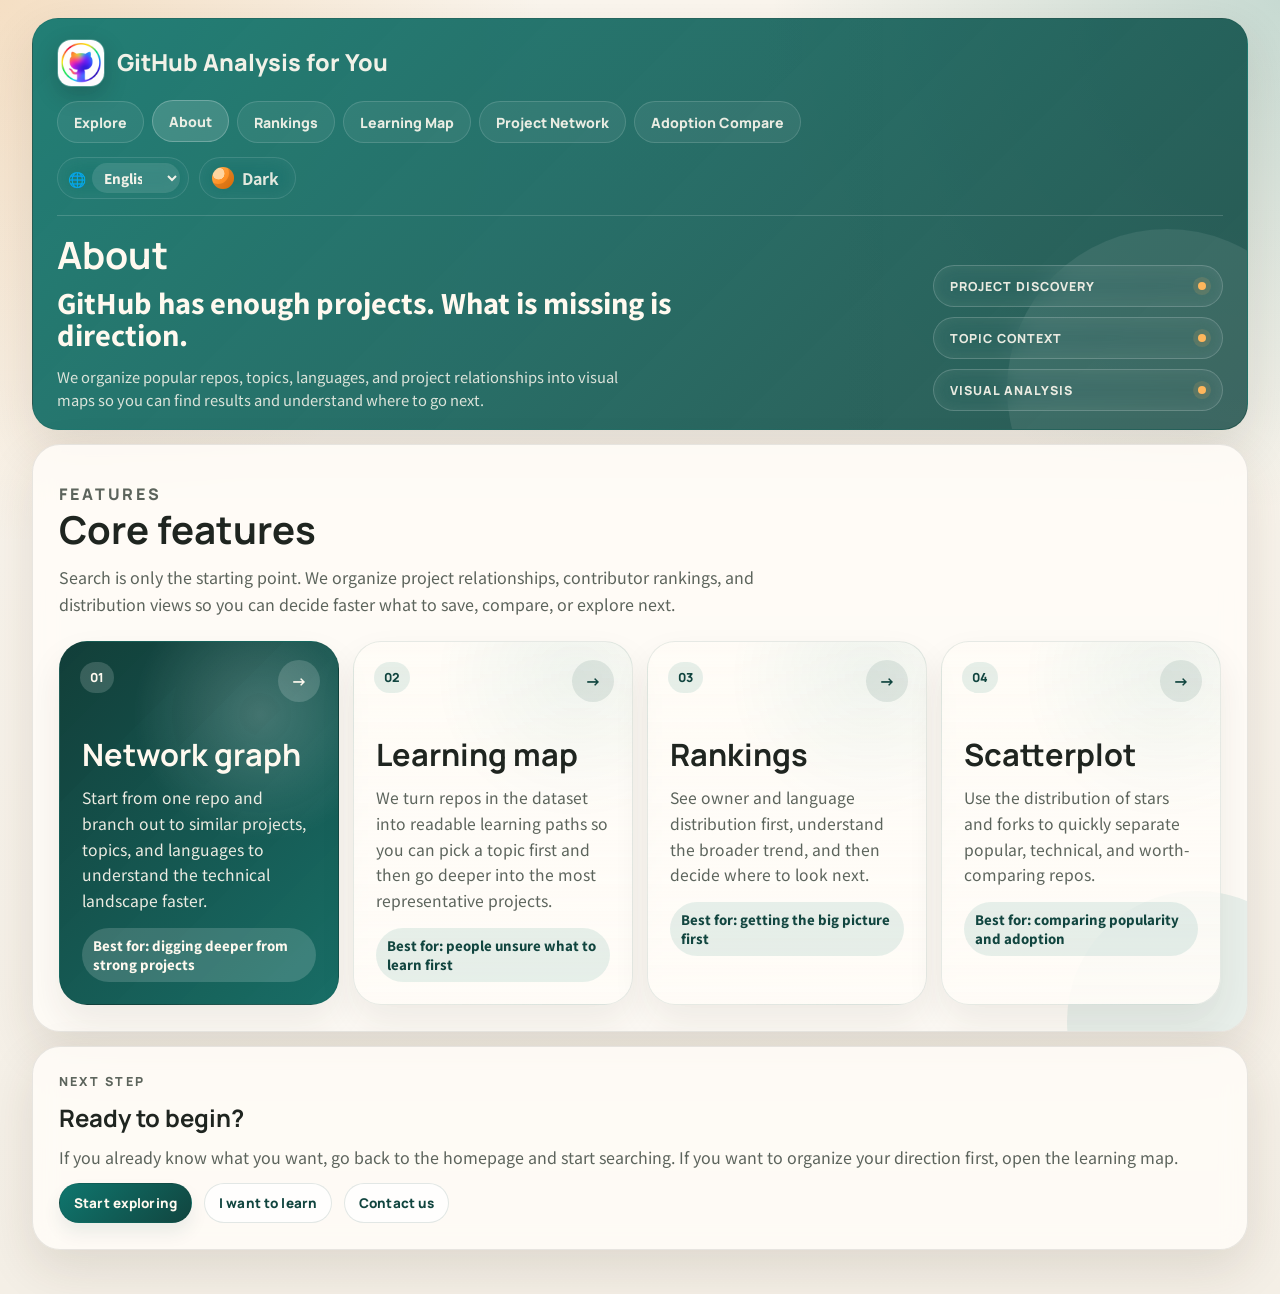
==== commit fc1f8700: "feat: add internationalization support for network graph and scatterplot - Implemented translation f" ====
--- a/about.html
+++ b/about.html
@@ -26,30 +26,30 @@
       gtag("js", new Date());
       gtag("config", "G-87LQB5DWWX");
     </script>
-    <title>About | GitHub Analysis for You</title>
+    <title>關於 GitHub Analysis for You | 開源專案探索工具</title>
     <meta
       name="description"
-      content="了解 GitHub Analysis for You 為什麼存在、怎麼使用，以及首頁搜尋、關聯圖、統計分析三個頁面如何搭配。"
-    />
-    <meta name="robots" content="noindex, follow" />
+      content="了解 GitHub Analysis for You 如何整理 GitHub repository、開源專案、topic、排行榜、關聯圖與學習地圖。Learn how this open source project discovery tool works. GitHub Analysis for You の仕組みと技術探索方法を紹介。"
+    />
+    <meta name="robots" content="index, follow, max-image-preview:large" />
     <link rel="canonical" href="https://gitub-analysis-for-you.onrender.com/about.html" />
     <link rel="alternate" hreflang="zh-Hant" href="https://gitub-analysis-for-you.onrender.com/about.html" />
     <link rel="alternate" hreflang="en" href="https://gitub-analysis-for-you.onrender.com/en/about.html" />
     <link rel="alternate" hreflang="ja" href="https://gitub-analysis-for-you.onrender.com/ja/about.html" />
     <link rel="alternate" hreflang="x-default" href="https://gitub-analysis-for-you.onrender.com/about.html" />
     <meta property="og:type" content="article" />
-    <meta property="og:title" content="About | GitHub Analysis for You" />
+    <meta property="og:title" content="關於 GitHub Analysis for You" />
     <meta
       property="og:description"
-      content="Learn how GitHub Analysis for You curates repositories and visualizes GitHub data through rankings, network graphs, and scatter plots."
+      content="了解 GitHub 專案推薦與開源探索工具如何整理技術脈絡。Learn how GitHub Analysis for You organizes open source technology context. GitHub Analysis for You の技術探索方法を紹介。"
     />
     <meta property="og:url" content="https://gitub-analysis-for-you.onrender.com/about.html" />
     <meta property="og:image" content="https://gitub-analysis-for-you.onrender.com/assets/title_icon.jpg" />
     <meta name="twitter:card" content="summary_large_image" />
-    <meta name="twitter:title" content="About | GitHub Analysis for You" />
+    <meta name="twitter:title" content="關於 GitHub Analysis for You" />
     <meta
       name="twitter:description"
-      content="Learn how GitHub Analysis for You curates repositories and visualizes GitHub data through rankings, network graphs, and scatter plots."
+      content="了解 GitHub 專案推薦與開源探索工具如何整理技術脈絡。Learn how GitHub Analysis for You organizes open source technology context. GitHub Analysis for You の技術探索方法を紹介。"
     />
     <meta name="twitter:image" content="https://gitub-analysis-for-you.onrender.com/assets/title_icon.jpg" />
     <script type="application/ld+json">
@@ -151,48 +151,48 @@
       <main class="about-layout">
         <section class="results-panel about-panel about-feature-showcase">
           <div class="about-feature-showcase__header">
-            <p class="results-header__eyebrow">Features</p>
-            <h2>主要功能</h2>
-            <p>搜尋只是起點。這裡把專案關係、貢獻排行與分布視覺化整理好，讓你更快決定要收藏、比較，還是繼續延伸探索。</p>
+            <p class="results-header__eyebrow" data-i18n="about.features.eyebrow">Features</p>
+            <h2 data-i18n="about.features.title">主要功能</h2>
+            <p data-i18n="about.features.description">搜尋只是起點。這裡把專案關係、貢獻排行與分布視覺化整理好，讓你更快決定要收藏、比較，還是繼續延伸探索。</p>
           </div>
           <div class="about-feature-cards about-feature-cards--primary" aria-label="網站功能">
             <a class="about-feature-card about-feature-card--graph" href="./network-graph.html">
               <span class="about-feature-card__index">01</span>
-              <strong>關聯圖</strong>
-              <p>從一個 repo 往外找相似專案、topic 與 language，快速看懂技術脈絡。</p>
-              <em>適合：沿著好專案繼續深挖</em>
+              <strong data-i18n="about.features.graph.title">關聯圖</strong>
+              <p data-i18n="about.features.graph.description">從一個 repo 往外找相似專案、topic 與 language，快速看懂技術脈絡。</p>
+              <em data-i18n="about.features.graph.fit">適合：沿著好專案繼續深挖</em>
             </a>
             <a class="about-feature-card" href="./collection-map.html">
               <span class="about-feature-card__index">02</span>
-              <strong>學習地圖</strong>
-              <p>把資料庫中的 repo 整理成可讀的學習路徑，先選主題，再看每條路徑最值得深入的代表專案。</p>
-              <em>適合：不知道該先學哪條路的人</em>
+              <strong data-i18n="about.features.learning.title">學習地圖</strong>
+              <p data-i18n="about.features.learning.description">把資料庫中的 repo 整理成可讀的學習路徑，先選主題，再看每條路徑最值得深入的代表專案。</p>
+              <em data-i18n="about.features.learning.fit">適合：不知道該先學哪條路的人</em>
             </a>
             <a class="about-feature-card" href="./rankings.html">
               <span class="about-feature-card__index">03</span>
-              <strong>排行榜</strong>
-              <p>整理 owner 與語言分布，讓你先看清整體趨勢，再決定往哪裡找。</p>
-              <em>適合：先抓大方向</em>
+              <strong data-i18n="about.features.rankings.title">排行榜</strong>
+              <p data-i18n="about.features.rankings.description">整理 owner 與語言分布，讓你先看清整體趨勢，再決定往哪裡找。</p>
+              <em data-i18n="about.features.rankings.fit">適合：先抓大方向</em>
             </a>
             <a class="about-feature-card" href="./scatterplot.html">
               <span class="about-feature-card__index">04</span>
-              <strong>散佈圖</strong>
-              <p>用 stars 與 forks 的分布，快速分辨熱門、技術型與值得比較的 repo。</p>
-              <em>適合：比較熱度與採用度</em>
+              <strong data-i18n="about.features.scatter.title">散佈圖</strong>
+              <p data-i18n="about.features.scatter.description">用 stars 與 forks 的分布，快速分辨熱門、技術型與值得比較的 repo。</p>
+              <em data-i18n="about.features.scatter.fit">適合：比較熱度與採用度</em>
             </a>
           </div>
         </section>
 
         <section class="results-panel about-panel">
-          <p class="results-header__eyebrow">Next Step</p>
-          <h2>準備開始了嗎？</h2>
-          <p>
+          <p class="results-header__eyebrow" data-i18n="about.next.eyebrow">Next Step</p>
+          <h2 data-i18n="about.next.title">準備開始了嗎？</h2>
+          <p data-i18n="about.next.description">
             如果你已經知道想找什麼，直接回首頁開始搜尋；若想循序整理方向，也可以先查看學習地圖。
           </p>
           <div class="about-cta">
-            <a class="feature-link__cta" href="./index.html">開始探索</a>
-            <a class="feature-link__cta feature-link__cta--ghost" href="./collection-map.html">我想學習</a>
-            <a class="feature-link__cta feature-link__cta--ghost" href="mailto:jasonchiu0916@gmail.com">聯絡我們</a>
+            <a class="feature-link__cta" href="./index.html" data-i18n="about.next.primary">開始探索</a>
+            <a class="feature-link__cta feature-link__cta--ghost" href="./collection-map.html" data-i18n="about.next.secondary">我想學習</a>
+            <a class="feature-link__cta feature-link__cta--ghost" href="mailto:jasonchiu0916@gmail.com" data-i18n="about.next.contact">聯絡我們</a>
           </div>
         </section>
       </main>
--- a/styles.css
+++ b/styles.css
@@ -2217,6 +2217,67 @@
   }
 }
 
+@media (max-width: 1480px) {
+  .brand-mark {
+    grid-template-columns: 1fr;
+    align-items: start;
+    row-gap: 14px;
+  }
+
+  .brand-mark__identity {
+    grid-column: auto;
+  }
+
+  .top-nav--hero {
+    grid-column: auto;
+    gap: 8px;
+    flex-wrap: wrap;
+    justify-content: flex-start;
+  }
+
+  .top-nav__link {
+    padding: 0 16px;
+    font-size: 0.88rem;
+  }
+
+  .header-actions {
+    grid-column: auto;
+    justify-self: start;
+    align-self: start;
+    flex-wrap: wrap;
+  }
+}
+
+@media (max-width: 1180px) {
+  .brand-mark {
+    grid-template-columns: minmax(0, 1fr) auto;
+    align-items: start;
+    row-gap: 14px;
+  }
+
+  .brand-mark__identity {
+    grid-column: 1 / -1;
+  }
+
+  .top-nav--hero {
+    grid-column: 1 / -1;
+    justify-content: flex-start;
+    flex-wrap: wrap;
+  }
+
+  .top-nav__link {
+    min-height: 40px;
+    padding: 0 15px;
+    font-size: 0.94rem;
+  }
+
+  .header-actions {
+    grid-column: 1 / -1;
+    justify-self: start;
+    flex-wrap: wrap;
+  }
+}
+
 @media (max-width: 900px) {
   .feature-nav {
     grid-template-columns: repeat(2, minmax(0, 1fr));
@@ -2227,12 +2288,11 @@
   }
 
   .brand-mark {
-    align-items: start;
-    grid-template-columns: minmax(0, 1fr) auto;
+    grid-template-columns: 1fr;
   }
 
   .brand-mark__identity {
-    grid-column: 1 / -1;
+    grid-column: auto;
   }
 
   .top-nav {
@@ -2240,12 +2300,17 @@
     flex-wrap: wrap;
   }
 
+  .top-nav--hero {
+    grid-column: auto;
+  }
+
   .theme-toggle--nav {
-    justify-self: end;
+    justify-self: start;
     align-self: start;
   }
 
   .header-actions {
+    grid-column: auto;
     align-self: start;
   }
 
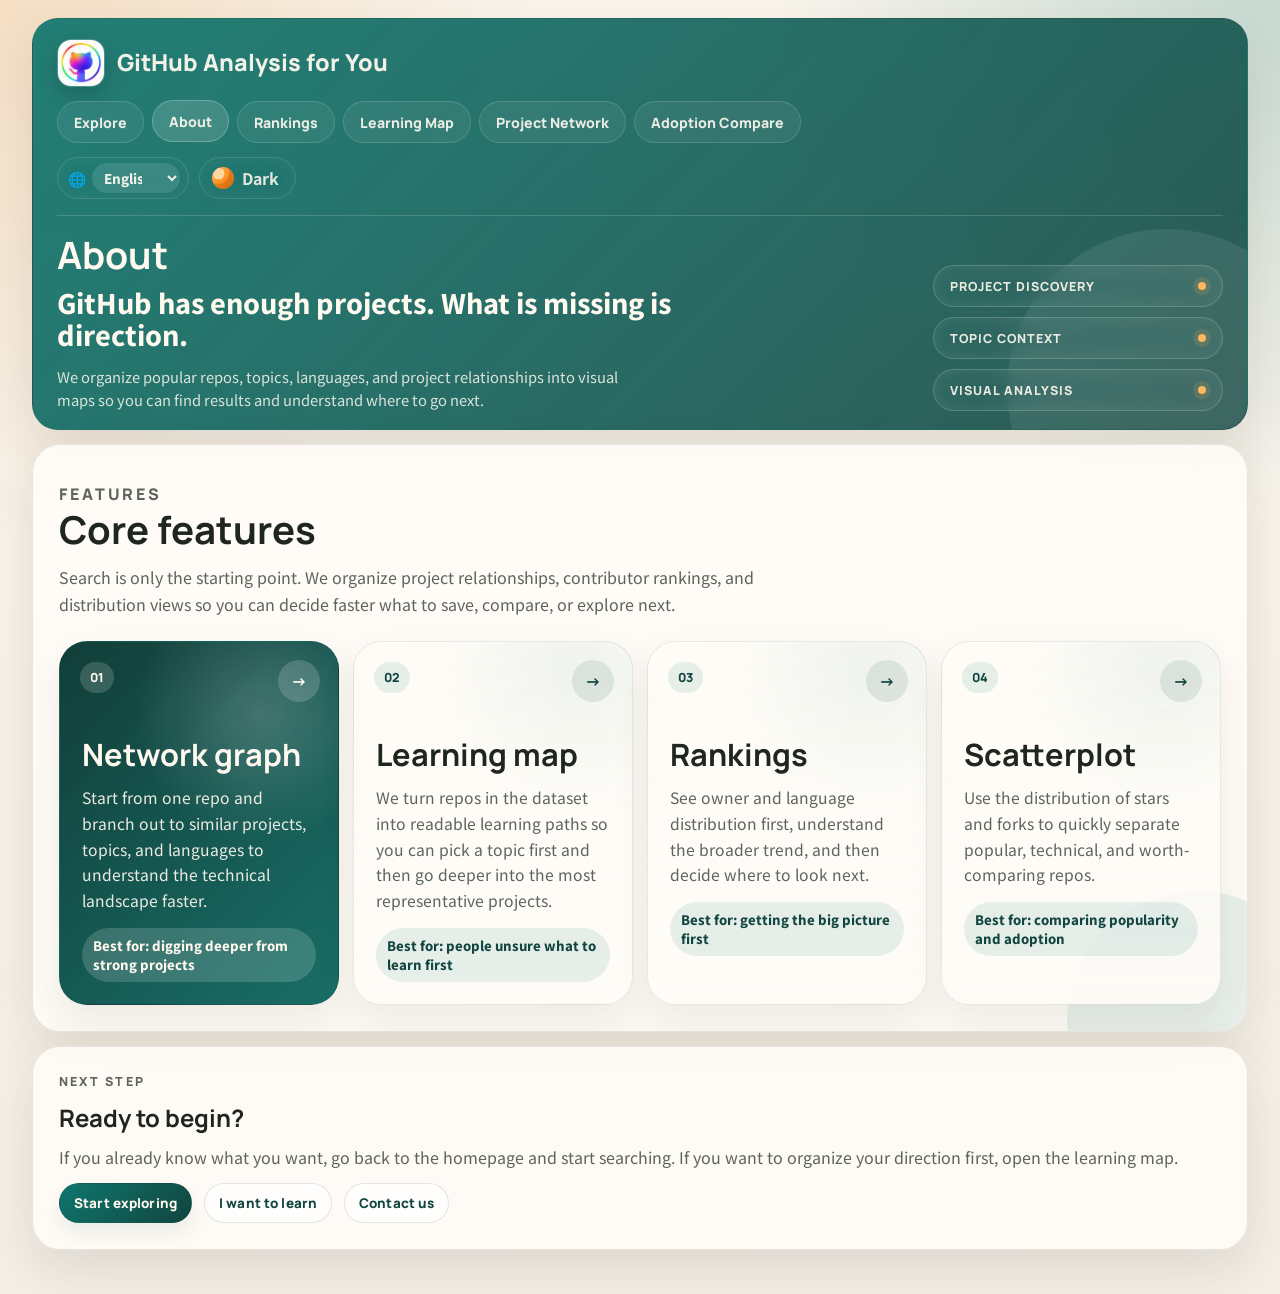
==== commit 8249b9ca: "feat: update icons and improve caching for static files" ====
--- a/about.html
+++ b/about.html
@@ -96,7 +96,7 @@
         <div class="hero__content">
           <div class="brand-mark">
             <a class="brand-mark__identity" href="./index.html" aria-label="回到主頁">
-              <img src="./assets/title_icon.jpg" alt="GitHub Analysis for You icon" />
+              <img src="./assets/title_icon-96.jpg" width="48" height="48" alt="GitHub Analysis for You icon" />
               <div>
                 <p class="brand-mark__title" aria-label="GitHub Analysis for You">
                   <span class="brand-mark__title-full">GitHub Analysis for You</span>
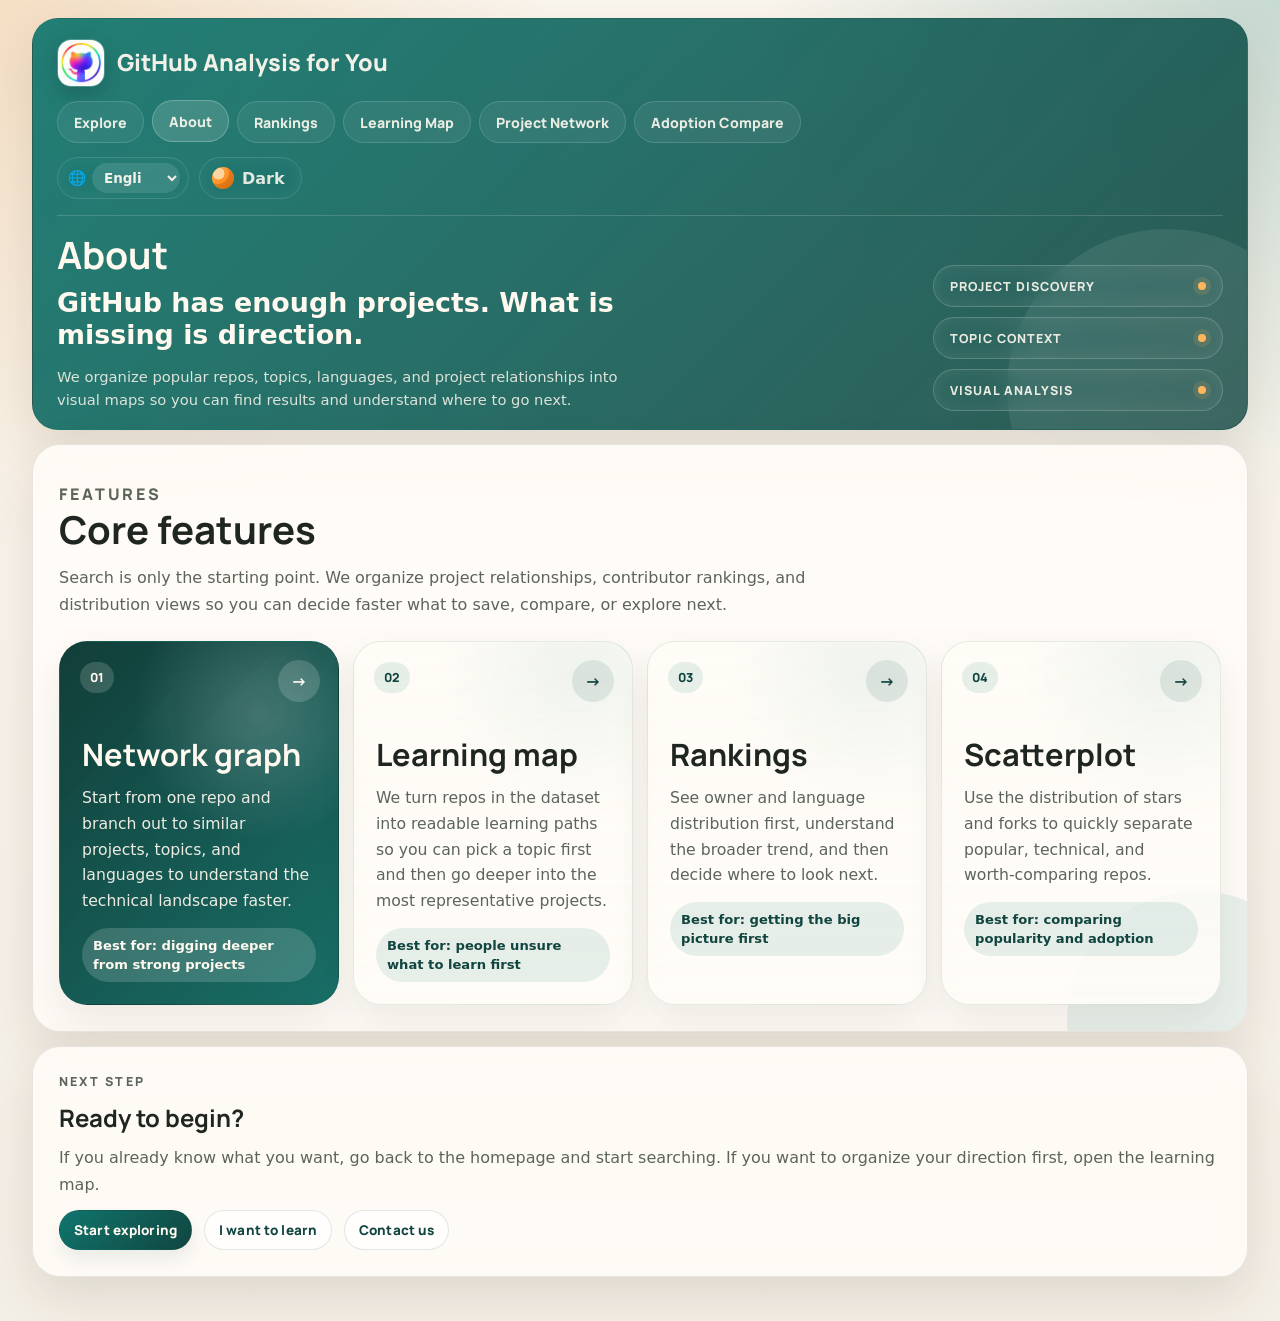
==== commit c8b6948e: "Change scatter plot title to '採用比較'" ====
--- a/about.html
+++ b/about.html
@@ -176,7 +176,7 @@
             </a>
             <a class="about-feature-card" href="./scatterplot.html">
               <span class="about-feature-card__index">04</span>
-              <strong data-i18n="about.features.scatter.title">散佈圖</strong>
+              <strong data-i18n="about.features.scatter.title">採用比較</strong>
               <p data-i18n="about.features.scatter.description">用 stars 與 forks 的分布，快速分辨熱門、技術型與值得比較的 repo。</p>
               <em data-i18n="about.features.scatter.fit">適合：比較熱度與採用度</em>
             </a>
--- a/styles.css
+++ b/styles.css
@@ -33,7 +33,9 @@
 body {
   margin: 0;
   min-height: 100vh;
-  font-family: "Noto Sans TC", sans-serif;
+  font-family: Inter, ui-sans-serif, system-ui, -apple-system, BlinkMacSystemFont,
+             "Segoe UI", "Noto Sans TC", "Microsoft JhengHei",
+             "PingFang TC", sans-serif;
   color: var(--text);
   background:
     radial-gradient(circle at top left, rgba(217, 119, 6, 0.18), transparent 30%),
@@ -1366,8 +1368,8 @@
 }
 
 .chips--soft .chip.is-active {
-  background: var(--warm);
-  color: #fff9ef;
+  background: #9a4d00;
+  color: #ffffff;
 }
 
 :root[data-theme="dark"] .chips--soft .chip.is-active {
